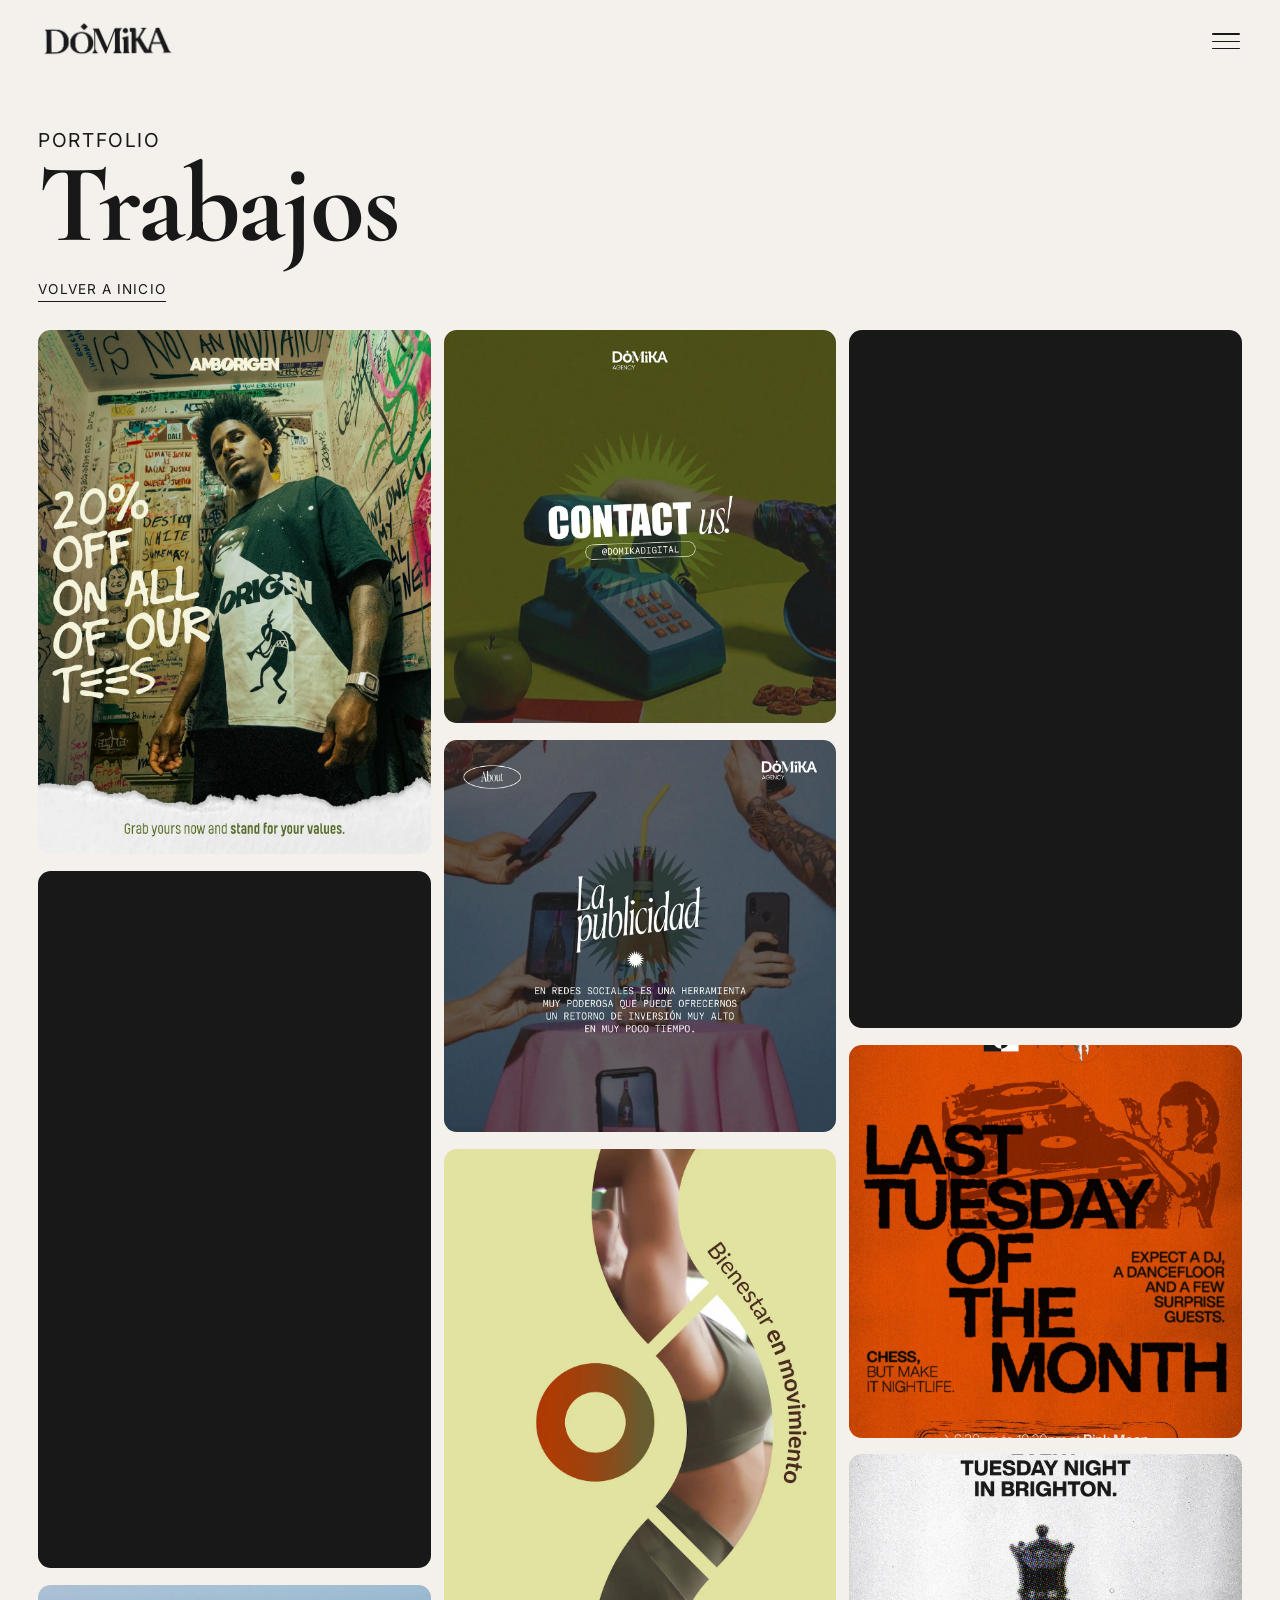
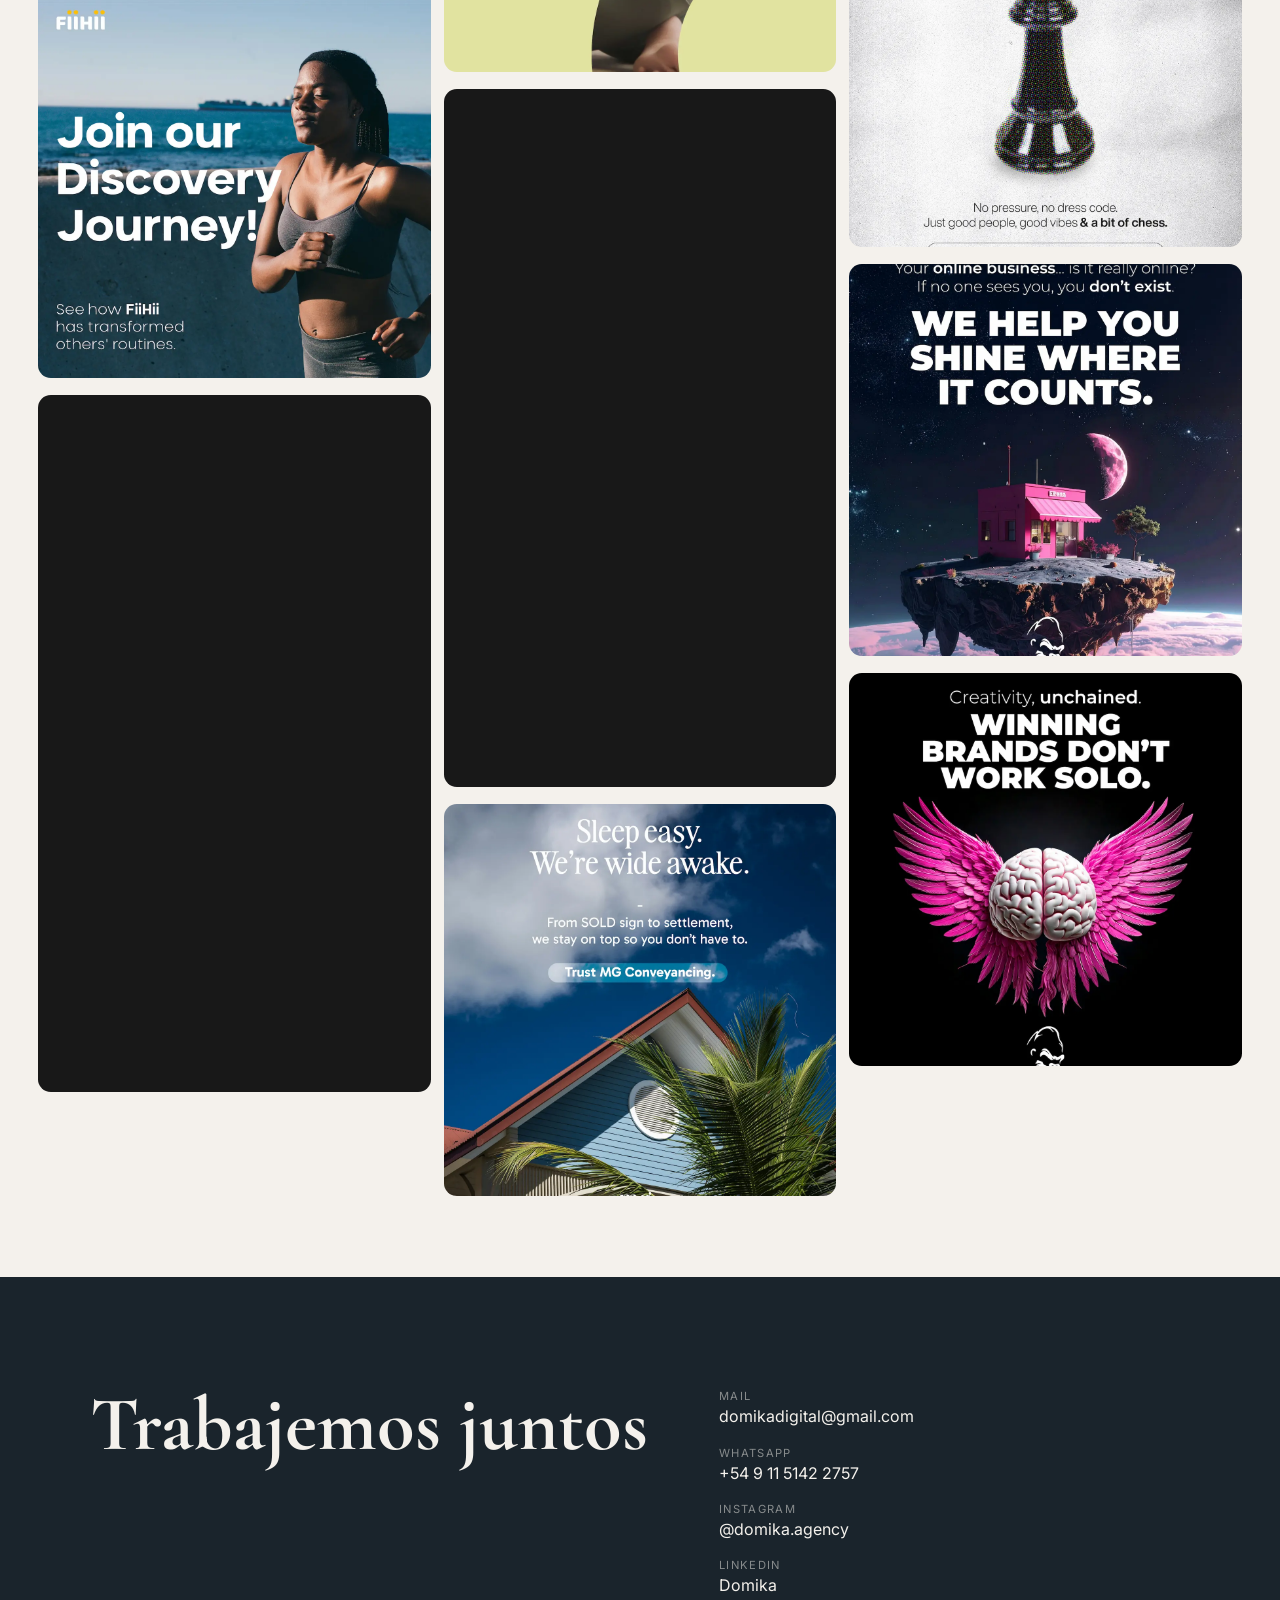
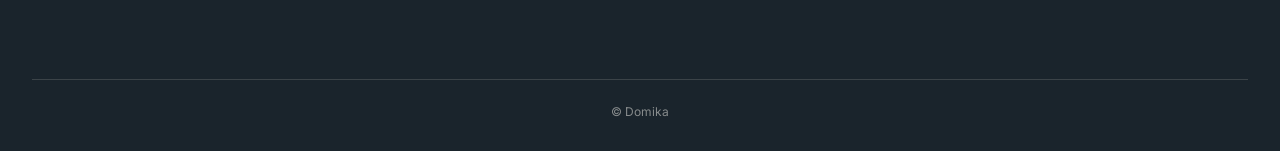
==== trabajos.html @ d75e8f86 "mejore la seccion de trabajos" ====
<!DOCTYPE html>
<html lang="es">

<head>
  <meta charset="UTF-8" />
  <meta name="viewport" content="width=device-width, initial-scale=1.0" />
  <title>Domika — Trabajos</title>
  <link rel="icon" type="image/png" href="assets/img/logo/favicon.webp">

  <!-- CSS -->
  <link rel="stylesheet" href="assets/css/variables.css">
  <link rel="stylesheet" href="assets/css/modal/modal.css">
  <link rel="stylesheet" href="assets/css/layout.css">
  <link rel="stylesheet" href="assets/css/componets.css">
  <link rel="stylesheet" href="assets/css/header/header.css">
  <link rel="stylesheet" href="assets/css/footer/footer.css">
  <link rel="stylesheet" href="assets/css/work/work.css">
  <link rel="stylesheet" href="assets/css/workPage/workpage.css">

  <link href="https://fonts.googleapis.com/css2?family=Cormorant+Garamond:wght@700&display=swap" rel="stylesheet">
  <link href="https://fonts.googleapis.com/css2?family=Inter:wght@300;400;500&display=swap" rel="stylesheet">
</head>

<body>

  <!-- HEADER -->
  <header class="header">
    <nav class="nav">
      <div class="nav-left">
        <a href="index.html#home" aria-label="Ir al inicio">
          <img src="assets/img/logo/logo-4 - Editado.webp" alt="Domika" class="logo-img">
        </a>
      </div>
      <button class="menu-toggle" aria-label="Abrir menú">
        <span class="menu-icon">
          <span class="bar"></span>
          <span class="bar"></span>
          <span class="bar"></span>
        </span>
      </button>
    </nav>
  </header>

  <!-- MODAL FULLSCREEN MENU -->
   <div id="fullscreen-modal" class="fullscreen-modal" aria-hidden="true">
    <button class="close-modal" aria-label="Cerrar menú">×</button>
    <div class="modal-content">
      <nav class="modal-nav">
        <ul>
          <li><a href="#home" class="active">Inicio</a></li>
          <li><a href="#about">Sobre Nosotros</a></li>
          <li><a href="#services">Servicios</a></li>
          <li><a href="#work">Trabajos</a></li>
          <li><a href="#contact">Contacto</a></li>
        </ul>
      </nav>
      <aside class="modal-info">
        <div>
          <h3>Dirección</h3>
          <p>Tucumán, Argentina</p>
        </div>
        <div>
          <h3>Contacto</h3>
          <p>domikadigital@gmail.com<br>+54 9 11 5142 2757</p>
        </div>
        <div>
          <h3>Social</h3>
          <p class="social-modal-links">
            <a href="https://www.instagram.com/domika.agency?igsh=MXM0c3A5OHE2dHlvMQ==" target="_blank"
              aria-label="Instagram" class="social-icon">
              <svg width="24" height="24" viewBox="0 0 24 24" fill="none" xmlns="http://www.w3.org/2000/svg">
                <path
                  d="M12 2.163c3.204 0 3.584.012 4.85.07 3.252.148 4.771 1.691 4.919 4.919.058 1.265.069 1.645.069 4.849 0 3.205-.012 3.584-.069 4.849-.149 3.225-1.664 4.771-4.919 4.919-1.266.058-1.644.07-4.85.07-3.204 0-3.584-.012-4.849-.07-3.26-.149-4.771-1.699-4.919-4.92-.058-1.265-.07-1.644-.07-4.849 0-3.204.013-3.583.07-4.849.149-3.227 1.664-4.771 4.919-4.919 1.266-.057 1.645-.069 4.849-.069zm0-2.163c-3.259 0-3.667.014-4.947.072-4.358.2-6.78 2.618-6.98 6.98-.059 1.281-.073 1.689-.073 4.948 0 3.259.014 3.668.072 4.948.2 4.358 2.618 6.78 6.98 6.98 1.281.058 1.689.072 4.948.072 3.259 0 3.668-.014 4.948-.072 4.354-.2 6.782-2.618 6.979-6.98.059-1.28.073-1.689.073-4.948 0-3.259-.014-3.667-.072-4.947-.196-4.354-2.617-6.78-6.979-6.98-1.281-.059-1.69-.073-4.949-.073zm0 5.838c-3.403 0-6.162 2.759-6.162 6.162s2.759 6.163 6.162 6.163 6.162-2.759 6.162-6.163c0-3.403-2.759-6.162-6.162-6.162zm0 10.162c-2.209 0-4-1.79-4-4 0-2.209 1.791-4 4-4s4 1.791 4 4c0 2.21-1.791 4-4 4zm6.406-11.845c-.796 0-1.441.645-1.441 1.44s.645 1.44 1.441 1.44c.795 0 1.439-.645 1.439-1.44s-.644-1.44-1.439-1.44z"
                  fill="currentColor" />
              </svg>
            </a>
            <a href="https://wa.me/5491151422757" target="_blank" aria-label="WhatsApp" class="social-icon">
              <svg width="24" height="24" viewBox="0 0 24 24" fill="none" xmlns="http://www.w3.org/2000/svg">
                <path
                  d="M17.472 14.382c-.297-.149-1.758-.867-2.03-.967-.273-.099-.471-.148-.67.15-.197.297-.767.966-.94 1.164-.173.199-.347.223-.644.075-.297-.15-1.255-.463-2.39-1.475-.883-.788-1.48-1.761-1.653-2.059-.173-.297-.018-.458.13-.606.134-.133.298-.347.446-.52.149-.174.198-.298.298-.497.099-.198.05-.371-.025-.52-.075-.149-.669-1.612-.916-2.207-.242-.579-.487-.5-.669-.51-.173-.008-.371-.01-.57-.01-.198 0-.52.074-.792.372-.272.297-1.04 1.016-1.04 2.479 0 1.462 1.065 2.875 1.213 3.074.149.198 2.096 3.2 5.077 4.487.709.306 1.262.489 1.694.625.712.227 1.36.195 1.871.118.571-.085 1.758-.719 2.006-1.413.248-.694.248-1.289.173-1.413-.074-.124-.272-.198-.57-.347m-5.421 7.403h-.004a9.87 9.87 0 01-5.031-1.378l-.361-.214-3.741.982.998-3.648-.235-.374a9.86 9.86 0 01-1.51-5.26c.001-5.45 4.436-9.884 9.888-9.884 2.64 0 5.122 1.03 6.988 2.898a9.825 9.825 0 012.893 6.994c-.003 5.45-4.437 9.884-9.885 9.884m8.413-18.297A11.815 11.815 0 0012.05 0C5.495 0 .16 5.335.157 11.892c0 2.096.547 4.142 1.588 5.945L.057 24l6.305-1.654a11.882 11.882 0 005.683 1.448h.005c6.554 0 11.89-5.335 11.893-11.893a11.821 11.821 0 00-3.48-8.413z"
                  fill="currentColor" />
              </svg>
            </a>
            <a href="https://www.linkedin.com/company/domikadigital/" target="_blank" aria-label="LinkedIn"
              class="social-icon">
              <svg width="24" height="24" viewBox="0 0 24 24" fill="none" xmlns="http://www.w3.org/2000/svg">
                <path
                  d="M20.447 20.452h-3.554v-5.569c0-1.328-.027-3.037-1.852-3.037-1.853 0-2.136 1.445-2.136 2.939v5.667H9.351V9h3.414v1.561h.046c.477-.9 1.637-1.85 3.37-1.85 3.601 0 4.267 2.37 4.267 5.455v6.286zM5.337 7.433c-1.144 0-2.063-.926-2.063-2.065 0-1.138.92-2.063 2.063-2.063 1.14 0 2.064.925 2.064 2.063 0 1.139-.925 2.065-2.064 2.065zm1.782 13.019H3.555V9h3.564v11.452zM22.225 0H1.771C.792 0 0 .774 0 1.729v20.542C0 23.227.792 24 1.771 24h20.451C23.2 24 24 23.227 24 22.271V1.729C24 .774 23.2 0 22.222 0h.003z"
                  fill="currentColor" />
              </svg>
            </a>
          </p>
        </div>
      </aside>
    </div>
  </div>

  <main>
    <section class="work-page">
      <div class="work-page-intro">
        <p class="work-page-eyebrow">Portfolio</p>
        <h1>Trabajos</h1>
        <div style="margin-top: 1.25rem;">
          <a class="works-back-link" href="index.html#work">Volver a inicio</a>
        </div>
      </div>

      <div class="work-page-grid">

        <article class="work-item work-item--tall">
          <div class="work-media">
            <img src="assets/img/works/AMBORIGEN2-10.webp" alt="Amborigen">
          </div>
          <div class="work-title">Amborigen</div>
        </article>

        <article class="work-item work-item--video">
          <div class="work-media">
            <video data-lazy-video autoplay muted loop playsinline preload="none">
              <source data-src="assets/videos/works/Falci-balance.mp4" type="video/mp4">
            </video>
          </div>
          <div class="work-title">Falci</div>
        </article>

        <article class="work-item">
          <div class="work-media">
            <img src="assets/img/works/FIIHII-37.webp" alt="Fiihii">
          </div>
          <div class="work-title">Fiihii</div>
        </article>

        <article class="work-item work-item--video">
          <div class="work-media">
            <video data-lazy-video autoplay muted loop playsinline preload="none">
              <source data-src="assets/videos/works/hero-balance-2.mp4" type="video/mp4">
            </video>
          </div>
          <div class="work-title">Andaremos</div>
        </article>

        <article class="work-item">
          <div class="work-media">
            <img src="assets/img/works/PLACAS-10.webp" alt="Placas">
          </div>
        </article>

        <article class="work-item">
          <div class="work-media">
            <img src="assets/img/works/PLACAS-09 (1).webp" alt="Placas">
          </div>
        </article>

        <article class="work-item work-item--tall">
          <div class="work-media">
            <img src="assets/img/works/POSTS-03.webp" alt="Posts">
          </div>
        </article>

        <article class="work-item work-item--video">
          <div class="work-media">
            <video data-lazy-video autoplay muted loop playsinline preload="none">
              <source data-src="assets/videos/works/_ vivis al palo_ - alpalo .mp4" type="video/mp4">
            </video>
          </div>
          <div class="work-title">Al palo</div>
        </article>

        <article class="work-item">
          <div class="work-media">
            <img src="assets/img/works/SEPTEMBER-38 - copia.webp" alt="Editorial">
          </div>
        </article>

        <article class="work-item work-item--video">
          <div class="work-media">
            <video data-lazy-video autoplay muted loop playsinline preload="none">
              <source data-src="assets/videos/works/Tratamiento Despigmentante-balance  - Clinic.mp4" type="video/mp4">
            </video>
          </div>
          <div class="work-title">Clinic</div>
        </article>

        <article class="work-item">
          <div class="work-media">
            <img src="assets/img/works/POSTS MAY-11.webp" alt="Posts May">
          </div>
        </article>

        <article class="work-item">
          <div class="work-media">
            <img src="assets/img/works/POSTS MAYy-10.webp" alt="Posts May">
          </div>
        </article>

        <article class="work-item">
          <div class="work-media">
            <img src="assets/img/works/WhatsApp Image 2025-04-25 at 21.26.49 (4).webp" alt="Proyecto">
          </div>
        </article>

        <article class="work-item">
          <div class="work-media">
            <img src="assets/img/works/WhatsApp Image 2025-04-28 at 15.22.24.webp" alt="Proyecto">
          </div>
        </article>
      </div>
    </section>
  </main>

  <!-- FOOTER -->
  <footer class="footer" id="contact">
    <div class="footer-inner">
      <div class="footer-cta">
        <h2>Trabajemos juntos</h2>
      </div>
      <div class="footer-contact">
        <ul>
          <li>
            <span>Mail</span>
            <a href="mailto:domikadigital@gmail.com">domikadigital@gmail.com</a>
          </li>
          <li>
            <span>WhatsApp</span>
            <a href="https://wa.me/5491151422757" target="_blank">+54 9 11 5142 2757</a>
          </li>
          <li>
            <span>Instagram</span>
            <a href="https://www.instagram.com/domika.agency?igsh=MXM0c3A5OHE2dHlvMQ==" target="_blank">@domika.agency</a>
          </li>
          <li>
            <span>LinkedIn</span>
            <a href="https://www.linkedin.com/company/domikadigital/" target="_blank">Domika</a>
          </li>
        </ul>
      </div>
    </div>
    <div class="footer-bottom">
      <p>© Domika</p>
    </div>
  </footer>

  <script src="assets/js/main.js"></script>
</body>

</html>
---- assets/css/variables.css ----
:root {
  /* ===============================
     DOMIKA — COLORES
  =============================== */

  --domika-cream: #F2EDE6;
  --domika-black: #181818;
  --domika-brown: #8B5C43;
  --domika-red: #C13A38;
  --domika-pink: #F9DCE1;
  --domika-blue: #8CAAB5;
  --domika-green: #A2B7A0;
  --domika-darkgreen: #18322B;
  --domika-orange: #E95B1C;
  --domika-yellow: #F7E16B;

  /* ===============================
     DOMIKA — TIPOGRAFÍAS
  =============================== */

  --font-title: 'Cormorant Garamond', serif;
  --font-body: 'Inter', system-ui, -apple-system, Segoe UI, Roboto, Helvetica, Arial, sans-serif;
  --font-title-alt: 'the nautical';

  /* ===============================
     DOMIKA — ESCALA TIPOGRÁFICA
  =============================== */

  --fs-hero: clamp(3.8rem, 9vw, 8rem);
  --fs-section: clamp(2.6rem, 6vw, 4.2rem);
  --fs-subtitle: 1.4rem;
  --fs-body: 1.15rem;
  --fs-small: 0.85rem;

  --lh-tight: 1.05;
  --lh-normal: 1.6;
  --lh-relaxed: 1.75;
}
---- assets/css/modal/modal.css ----
.fullscreen-modal {
  position: fixed;
  top: 0;
  left: 0;
  width: 100vw;
  height: 100vh;
  background: rgba(20, 20, 20, 0.98);
  display: flex;
  flex-direction: row;
  z-index: 1000;
  opacity: 0;
  pointer-events: none;
  transition: opacity 0.3s ease;
}

* {
  margin: 0;
  padding: 0;
  box-sizing: border-box;
}

body {
  font-family: var(--font-body);
  background-color: var(--bg-dark);
  color: var(--text-light);
}

.social-modal-links .social-icon {
  text-decoration: none;
}

/*a {
  text-decoration: none;
  color: inherit;
}*/

/*.header {
  position: fixed;
  top: 0;
  width: 100%;
  background: rgba(242,237,230,0.85);[
  
  backdrop-filter: blur(8px);
  box-shadow: 0 2px 16px 0 rgba(24,24,24,0.07);
  z-index: 100;
  transition: background 0.3s, box-shadow 0.3s;
}
*/

.header.scrolled {
  background: rgba(242,237,230,0.97);
  box-shadow: 0 4px 24px 0 rgba(24,24,24,0.13);
}

.fullscreen-modal.active {
  opacity: 1;
  pointer-events: auto;
}
.fullscreen-modal .close-modal {
  position: absolute;
  top: 2rem;
  right: 2rem;
  background: none;
  border: none;
  font-size: 2.5rem;
  color: #fff;
  cursor: pointer;
  z-index: 1100;
}
.fullscreen-modal .modal-content {
  display: flex;
  flex: 1 1 0;
  height: 100vh;
}
.fullscreen-modal .modal-nav {
  flex: 3;
  display: flex;
  flex-direction: column;
  justify-content: flex-end;
  align-items: flex-start;
  padding-left: 3vw;
  padding-bottom: 3vw;
}
.fullscreen-modal .modal-nav ul {
  list-style: none;
  padding: 0;
  margin: 0;
  display: flex;
  flex-direction: column;
  gap: 2.5rem;
  align-items: flex-start;
}
.fullscreen-modal .modal-nav a {
  color: #fff;
  font-size: 2.7rem;
  font-weight: 700;
  text-transform: uppercase;
  letter-spacing: 0.05em;
  transition: color 0.2s;
  line-height: 1.1;
  font-family: var(--font-title);
}
.fullscreen-modal .modal-nav a.active,
.fullscreen-modal .modal-nav a:hover {
  color: var(--primary, #ff3c00);
}
.fullscreen-modal .modal-info {
  flex: 1;
  display: flex;
  flex-direction: column;
  justify-content: flex-end;
  align-items: flex-start;
  padding-left: 3vw;
  color: #fff;
  gap: 2.5rem;
  padding-bottom: 3vw;
}

/* Variante usada en trabajos.html */
.fullscreen-modal .modal-aside {
  flex: 1;
  display: flex;
  flex-direction: column;
  justify-content: flex-end;
  align-items: flex-start;
  padding-left: 3vw;
  color: #fff;
  gap: 2.5rem;
  padding-bottom: 3vw;
}

.fullscreen-modal .modal-aside h3 {
  font-size: 1.2rem;
  font-weight: 700;
  margin-bottom: 0.5rem;
  text-transform: uppercase;
  letter-spacing: 0.05em;
}

.fullscreen-modal .modal-aside p {
  font-size: 1.1rem;
  margin: 0;
  opacity: 0.85;
}

.fullscreen-modal .modal-aside a {
  color: #fff;
  font-size: inherit;
  margin-right: 0;
  vertical-align: baseline;
  transition: color 0.2s;
  text-decoration: none;
}

.fullscreen-modal .modal-aside a:hover {
  color: var(--primary, #ff3c00);
}
.fullscreen-modal .modal-info h3 {
  font-size: 1.2rem;
  font-weight: 700;
  margin-bottom: 0.5rem;
  text-transform: uppercase;
  letter-spacing: 0.05em;
}
.fullscreen-modal .modal-info p {
  font-size: 1.1rem;
  margin: 0;
  opacity: 0.85;
}
.fullscreen-modal .modal-info a {
  color: #fff;
  font-size: 2rem;
  margin-right: 1rem;
  vertical-align: middle;
  transition: color 0.2s;
}
.fullscreen-modal .modal-info a:hover {
  color: var(--primary, #ff3c00);
}
@media (max-width: 900px) {
  .fullscreen-modal .modal-content {
    flex-direction: column;
  }
  .fullscreen-modal .modal-nav,
  .fullscreen-modal .modal-info,
  .fullscreen-modal .modal-aside {
    align-items: center;
    padding-left: 0;
    text-align: center;
  }
  .fullscreen-modal .modal-nav ul {
    align-items: center;
  }
}


@media (max-width: 600px) {
  .nav-links {
    display: none;
  }

.fullscreen-modal .modal-nav a {
  font-size: 1.5rem ;
}

.modal-nav {
  padding-bottom: 30px !important;

}

.modal-info {
  gap: 2rem;
}

.modal-aside {
  gap: 2rem;
}
  
}
---- assets/css/layout.css ----
html, body {
  overflow-x: hidden;
  width: 100%;
  margin: 0;
  padding: 0;
}

section {
  max-width: var(--max-width);
  margin-left: auto;
  margin-right: auto;
}

section.hero {
  max-width: 100vw;
  box-sizing: border-box;
  width: 100vw;
  margin-left: calc(-1 * ((100vw - 100%) / 2));
  margin-right: calc(-1 * ((100vw - 100%) / 2));
  padding-left: 0;
  padding-right: 0;
  overflow-x: hidden;
}
---- assets/css/componets.css ----
/*.work-grid {
  display: grid;
  grid-template-columns: repeat(auto-fill, minmax(280px, 1fr));
  gap: 1rem;
}

.work-grid video,
.work-grid img {
  width: 100%;
  height: 100%;
  object-fit: cover;
}
*/

.nav-links {
  display: flex;
  gap: 2rem;
  list-style: none;
}

.nav-links a {
  font-size: 0.9rem;
  letter-spacing: 0.05em;
  text-transform: uppercase;
  opacity: 0.85;
  transition: opacity 0.2s ease;
}

.nav-links a:hover {
  opacity: 1;
}
---- assets/css/header/header.css ----
.header {
  position: fixed;
  top: 0;
  width: 100%;
  background-color: var(--bg-dark);
  z-index: 100;
}

.nav {
  max-width: var(--max-width);
  margin: auto;
  padding: 1.2rem 2rem;
  display: flex;
  align-items: center;
  justify-content: space-between;
}

.logo-img{
  width: 150px;
}

.menu-toggle {
  border: none;
  background: none;
  padding: 0.5rem;
  cursor: pointer;
  display: flex;
  flex-direction: column;
  justify-content: center;
  align-items: center;
  z-index: 1101;
  width: 44px;
  height: 44px;
}
.menu-icon {
  display: flex;
  flex-direction: column;
  justify-content: center;
  align-items: center;
  width: 28px;
  height: 22px;
}
.menu-icon .bar {
  display: block;
  width: 100%;
  height: 3.5px;
  background: #181818;
  border-radius: 2px;
  margin: 3px 0;
  transition: all 0.3s cubic-bezier(.4,2,.6,1);
}

@media (max-width: 600px) {
  .nav {
    padding: 10px !important;
  }
  .header {
    width: 100vw;
    left: 0;
    right: 0;
    overflow-x: hidden;
  }
 
}
---- assets/css/footer/footer.css ----
/* ===============================
   FOOTER — CONTACTO / CIERRE
=============================== */

.footer {
  background: #1A242C;
  color: #F4F1EC;
  padding: 7rem 2rem 2rem;
}

.footer-inner {
  max-width: 1100px;
  margin: 0 auto 4rem;
  display: grid;
  grid-template-columns: 1.2fr 1fr;
  gap: 4rem;
}

/* CTA */

.footer-cta h2 {
  font-family: var(--font-title);
  font-size: clamp(3rem, 6vw, 4.8rem);
  line-height: 0.95;
  margin-bottom: 1.5rem;
}

.footer-cta p {
  font-family: var(--font-body);
  font-size: 1rem;
  max-width: 420px;
  color: rgba(244,241,236,0.7);
}

/* Contact list */

.footer-contact ul {
  list-style: none;
  padding: 0;
  margin: 0;
}

.footer-contact li {
  margin-bottom: 1.2rem;
}

.footer-contact span {
  display: block;
  font-size: 0.7rem;
  letter-spacing: 0.12em;
  text-transform: uppercase;
  color: rgba(244,241,236,0.5);
  margin-bottom: 0.2rem;
}

.footer-contact a {
  font-family: var(--font-body);
  font-size: 1rem;
  color: #F4F1EC;
  text-decoration: none;
}

.footer-contact a:hover {
  opacity: 0.7;
}

/* Bottom */

.footer-bottom {
  border-top: 1px solid rgba(244,241,236,0.15);
  padding-top: 1.5rem;
  text-align: center;
  font-size: 0.75rem;
  color: rgba(244,241,236,0.5);
}

@media (max-width: 900px) {
  .footer-inner {
    grid-template-columns: 1fr;
    gap: 3rem;
  }
}

@media (max-width: 600px) {
  .footer-cta h2 {
    font-size: clamp(2.2rem, 8vw, 3.2rem);
  }
  .footer-cta p {
    font-size: 0.95rem;
  }

  .footer {
    padding: 4rem 1.25rem 2rem; /* Reducir padding superior y lateral */
  }

  .footer-inner {
    display: flex;       /* Cambiar grid por flex column */
    flex-direction: column;
    gap: 2.25rem;
    text-align: left;
  }

  .footer-contact li {
    margin-bottom: 0.9rem;
  }

  .footer-contact span {
    font-size: 0.65rem;
    margin-bottom: 0.15rem;
  }

  .footer-contact a {
    font-size: 0.95rem;
    line-height: 1.25;
    word-break: break-word;
  }

  .footer-bottom {
    font-size: 0.75rem;
    line-height: 1.3;
  }
}
---- assets/css/work/work.css ----
/* ===============================
   WORK — HOME GRID + CTA
=============================== */

.work {
  padding: 4rem 2rem;
  background: #f4f1ec;
}

.work-header {
  width: 100%;
  margin-bottom: 3rem;
}

.work-header h2 {
  font-family: var(--font-title);
  font-size: clamp(4rem, 9vw, 7rem);
  line-height: 0.95;
  letter-spacing: -0.02em;
  margin: 0;
  color: var(--domika-black);
  max-width: 2100px;
}

.work-grid {
  max-width: 2100px;
  margin: 0 auto;
  display: grid;
  grid-template-columns: repeat(3, minmax(0, 1fr));
  gap: 0.8rem;
}

@media (min-width: 901px) {
  .work-grid {
    grid-template-rows: repeat(2, minmax(0, 1fr));
    aspect-ratio: 3 / 1.8;
  }

  .work-grid .work-item {
    height: 100%;
  }

  .work-grid .work-media {
    height: 100%;
    aspect-ratio: auto;
  }

  .work-grid .work-item--stack-top {
    grid-column: 1;
    grid-row: 1;
  }

  .work-grid .work-item--stack-bottom {
    grid-column: 1;
    grid-row: 2;
  }

  .work-grid .work-item--tall-left {
    grid-column: 2;
    grid-row: 1 / span 2;
  }

  .work-grid .work-item--tall-right {
    grid-column: 3;
    grid-row: 1 / span 2;
  }
}

.work-item {
  position: relative;
  border-radius: 0.8rem;
  overflow: hidden;
}

.work-media {
  position: relative;
  overflow: hidden;
  aspect-ratio: 1 / 1;
}

.work-item.vertical .work-media {
  aspect-ratio: 3 / 4;
}

.work-item.square .work-media {
  aspect-ratio: 1 / 1;

}

.work-item img,
.work-item video {
  width: 100%;
  height: 100%;
  display: block;
  object-fit: cover;
  transition: transform 0.35s ease, filter 0.35s ease;
}





.work-item:hover img,
.work-item:hover video {
  transform: scale(1.06);
  filter: blur(2px) brightness(0.75);
}

.work-item--stack-bottom:hover img {
  transform: none;
}

.work-title {
  position: absolute;
  inset: 0;
  display: flex;
  align-items: center;
  justify-content: center;
  font-family: var(--font-title);
  font-size: 1.6rem;
  letter-spacing: 0.06em;
  color: #fff;
  opacity: 0;
  pointer-events: none;
  transition: opacity 0.35s ease;
  background: rgba(0, 0, 0, 0.15);
}

.work-item:hover .work-title {
  opacity: 1;
}

.work-actions {
  max-width: 1100px;
  margin: 2rem auto 0;
  display: flex;
  justify-content: center;
}

.work-cta {
  display: inline-flex;
  align-items: center;
  justify-content: center;
  padding: 0.9rem 1.4rem;
  border-radius: 999px;
  border: 1px solid var(--domika-black);
  color: var(--domika-black);
  background: transparent;
  text-decoration: none;
  font-family: var(--font-body);
  text-transform: uppercase;
  letter-spacing: 0.08em;
  font-size: 0.85rem;
  transition: background 0.2s ease, color 0.2s ease;
}

.work-cta:hover {
  background: var(--domika-black);
  color: #fff;
}

@media (max-width: 900px) {
  .work-grid {
    grid-template-columns: repeat(2, minmax(0, 1fr));
  }
}

@media (max-width: 560px) {
  .work {
    padding: 3.5rem 1rem;
  }

  .work-grid {
    grid-template-columns: 1fr;
  }

  .work-title {
    font-size: 3rem;
  }
}
---- assets/css/workPage/workpage.css ----
.work-page {
  background: #f4f1ec;
  min-height: 100vh;
  max-width: none;
  padding: 8rem clamp(1rem, 3vw, 3rem) 4rem;
}

.work-page-intro {
  max-width: 1000px;
  margin: 0 0px 2rem;
  color: var(--domika-black);
}

.work-page-eyebrow {
  text-transform: uppercase;
  letter-spacing: 0.08em;
  margin: 0 0 0.6rem;
  font-family: var(--font-body);
}

.work-page-intro h1 {
   font-family: var(--font-title);
  font-size: clamp(4rem, 9vw, 7rem);
  line-height: 0.95;
  letter-spacing: -0.02em;
  margin: 0;
  color: var(--domika-black);
  max-width: 2100px;
}

.work-page-intro p {
  margin: 0;
  font-family: var(--font-body);
  font-size: clamp(1rem, 2vw, 1.2rem);
}

.work-page-grid {
  max-width: none;
  margin: 0 auto;
  column-count: 3;
  column-gap: 0.8rem;
}

.work-item--wide {
  break-inside: avoid;
}

.work-page-grid .work-item {
  display: inline-block;
  width: 100%;
  margin: 0 0 0.8rem;
  break-inside: avoid;
}

.work-item--wide .work-media {
  aspect-ratio: 16 / 9;
}

.work-item--tall .work-media {
  aspect-ratio: 3 / 4;
}

/* Videos más verticales y sin recorte */
.work-item--video .work-media {
  aspect-ratio: 9 / 16;
  background: var(--domika-black);
}

.work-item--video video {
  object-fit: contain;
}

.work-item--video:hover video {
  transform: none;
}

@media (min-width: 1400px) {
  .work-page-grid {
    column-count: 4;
  }
}

.works-back-link {
  color: var(--domika-black);
  text-transform: uppercase;
  text-decoration: none;
  font-family: var(--font-body);
  letter-spacing: 0.08em;
  font-size: 0.85rem;
  border-bottom: 1px solid var(--domika-black);
  padding-bottom: 0.2rem;
}

@media (max-width: 900px) {
  .work-page {
    padding: 7rem 1rem 3rem;
  }

  .work-page-grid {
    column-count: 2;
  }
}

@media (max-width: 560px) {
  .work-page-grid {
    column-count: 1;
  }
}

@media (max-width: 1200px) {
  .work-page-grid {
    column-count: 2;
  }
}
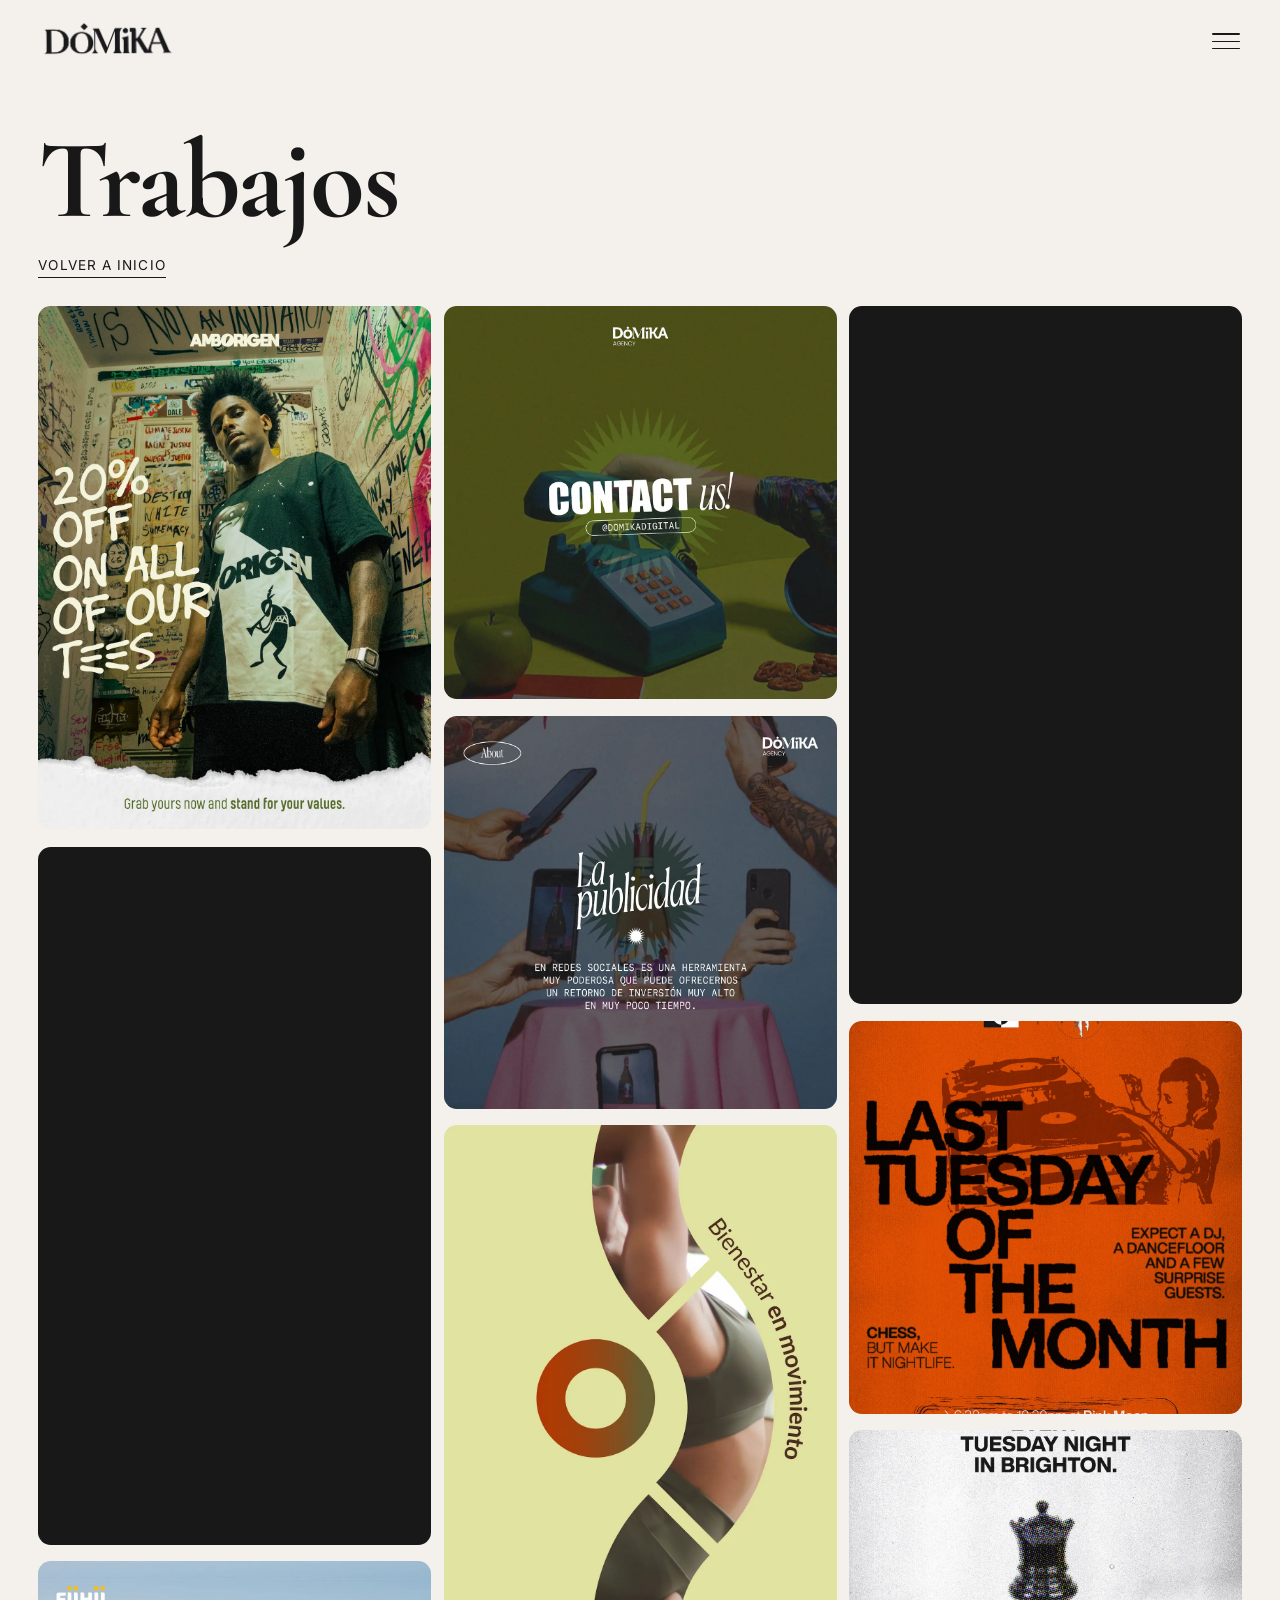
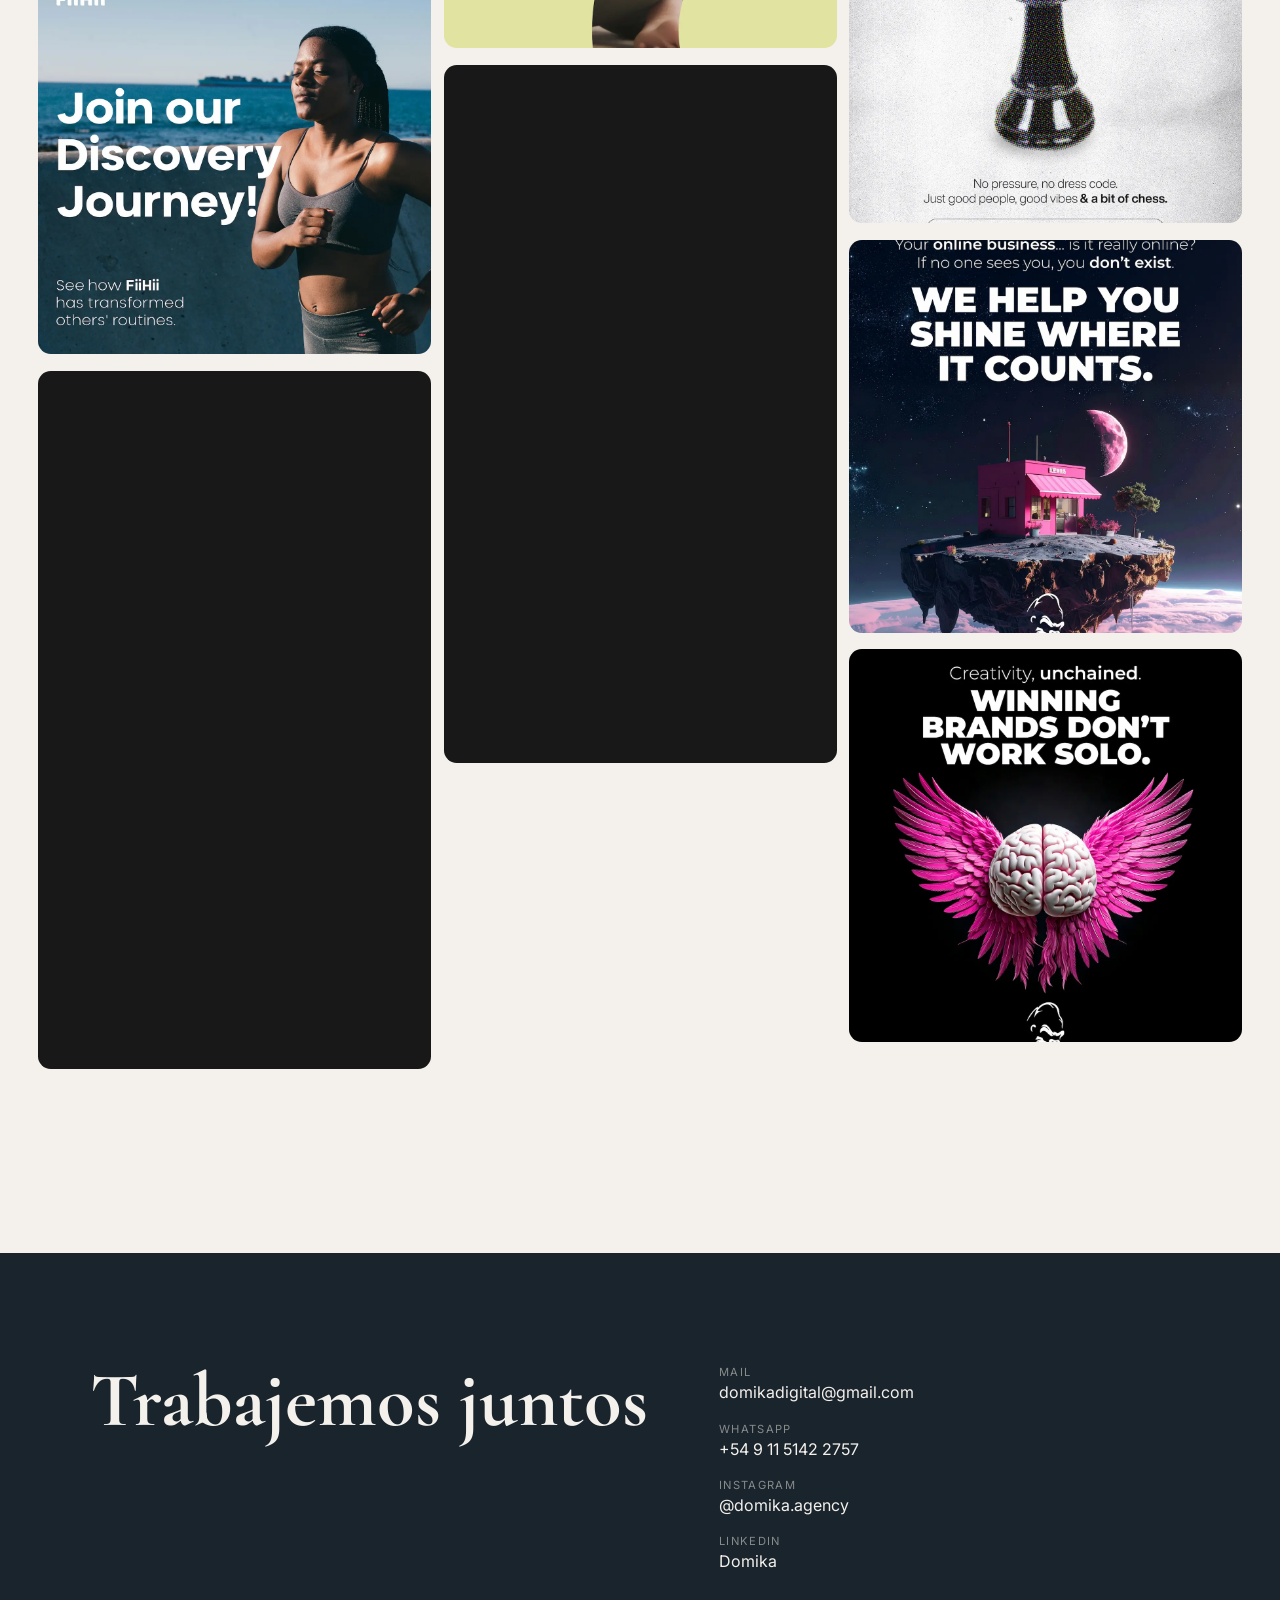
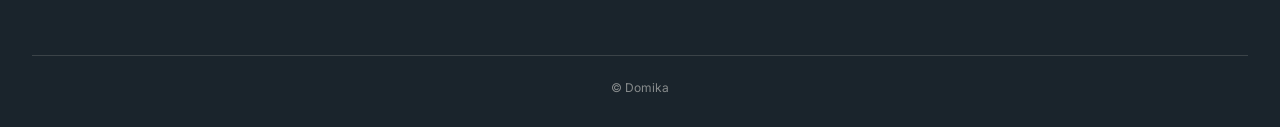
==== commit e55c1332: "optimizando imagenes y viddeos" ====
--- a/trabajos.html
+++ b/trabajos.html
@@ -6,16 +6,18 @@
   <meta name="viewport" content="width=device-width, initial-scale=1.0" />
   <title>Domika — Trabajos</title>
   <link rel="icon" type="image/png" href="assets/img/logo/favicon.webp">
+  <link rel="preconnect" href="https://fonts.googleapis.com">
+  <link rel="preconnect" href="https://fonts.gstatic.com" crossorigin>
 
   <!-- CSS -->
-  <link rel="stylesheet" href="assets/css/variables.css">
-  <link rel="stylesheet" href="assets/css/modal/modal.css">
-  <link rel="stylesheet" href="assets/css/layout.css">
-  <link rel="stylesheet" href="assets/css/componets.css">
-  <link rel="stylesheet" href="assets/css/header/header.css">
-  <link rel="stylesheet" href="assets/css/footer/footer.css">
-  <link rel="stylesheet" href="assets/css/work/work.css">
-  <link rel="stylesheet" href="assets/css/workPage/workpage.css">
+  <link rel="stylesheet" href="assets/css/variables.css?v=20260210">
+  <link rel="stylesheet" href="assets/css/modal/modal.css?v=20260210">
+  <link rel="stylesheet" href="assets/css/layout.css?v=20260210">
+  <link rel="stylesheet" href="assets/css/componets.css?v=20260210">
+  <link rel="stylesheet" href="assets/css/header/header.css?v=20260210">
+  <link rel="stylesheet" href="assets/css/footer/footer.css?v=20260210">
+  <link rel="stylesheet" href="assets/css/work/work.css?v=20260210">
+  <link rel="stylesheet" href="assets/css/workPage/workpage.css?v=20260210">
 
   <link href="https://fonts.googleapis.com/css2?family=Cormorant+Garamond:wght@700&display=swap" rel="stylesheet">
   <link href="https://fonts.googleapis.com/css2?family=Inter:wght@300;400;500&display=swap" rel="stylesheet">
@@ -28,7 +30,7 @@
     <nav class="nav">
       <div class="nav-left">
         <a href="index.html#home" aria-label="Ir al inicio">
-          <img src="assets/img/logo/logo-4 - Editado.webp" alt="Domika" class="logo-img">
+          <img src="assets/img/logo/logo-4 - Editado.webp" alt="Domika" class="logo-img" decoding="async">
         </a>
       </div>
       <button class="menu-toggle" aria-label="Abrir menú">
@@ -98,7 +100,7 @@
   <main>
     <section class="work-page">
       <div class="work-page-intro">
-        <p class="work-page-eyebrow">Portfolio</p>
+        
         <h1>Trabajos</h1>
         <div style="margin-top: 1.25rem;">
           <a class="works-back-link" href="index.html#work">Volver a inicio</a>
@@ -109,7 +111,7 @@
 
         <article class="work-item work-item--tall">
           <div class="work-media">
-            <img src="assets/img/works/AMBORIGEN2-10.webp" alt="Amborigen">
+            <img src="assets/img/works/AMBORIGEN2-10.webp" alt="Amborigen" decoding="async">
           </div>
           <div class="work-title">Amborigen</div>
         </article>
@@ -125,7 +127,7 @@
 
         <article class="work-item">
           <div class="work-media">
-            <img src="assets/img/works/FIIHII-37.webp" alt="Fiihii">
+            <img src="assets/img/works/FIIHII-37.webp" alt="Fiihii" loading="lazy" decoding="async">
           </div>
           <div class="work-title">Fiihii</div>
         </article>
@@ -141,19 +143,19 @@
 
         <article class="work-item">
           <div class="work-media">
-            <img src="assets/img/works/PLACAS-10.webp" alt="Placas">
-          </div>
-        </article>
-
-        <article class="work-item">
-          <div class="work-media">
-            <img src="assets/img/works/PLACAS-09 (1).webp" alt="Placas">
+            <img src="assets/img/works/PLACAS-10.webp" alt="Placas" loading="lazy" decoding="async">
+          </div>
+        </article>
+
+        <article class="work-item">
+          <div class="work-media">
+            <img src="assets/img/works/PLACAS-09 (1).webp" alt="Placas" loading="lazy" decoding="async">
           </div>
         </article>
 
         <article class="work-item work-item--tall">
           <div class="work-media">
-            <img src="assets/img/works/POSTS-03.webp" alt="Posts">
+            <img src="assets/img/works/POSTS-03.webp" alt="Posts" loading="lazy" decoding="async">
           </div>
         </article>
 
@@ -168,7 +170,7 @@
 
         <article class="work-item">
           <div class="work-media">
-            <img src="assets/img/works/SEPTEMBER-38 - copia.webp" alt="Editorial">
+            <img src="assets/img/works/SEPTEMBER-38 - copia.webp" alt="Editorial" loading="lazy" decoding="async">
           </div>
         </article>
 
@@ -183,25 +185,27 @@
 
         <article class="work-item">
           <div class="work-media">
-            <img src="assets/img/works/POSTS MAY-11.webp" alt="Posts May">
-          </div>
-        </article>
-
-        <article class="work-item">
-          <div class="work-media">
-            <img src="assets/img/works/POSTS MAYy-10.webp" alt="Posts May">
-          </div>
-        </article>
-
-        <article class="work-item">
-          <div class="work-media">
-            <img src="assets/img/works/WhatsApp Image 2025-04-25 at 21.26.49 (4).webp" alt="Proyecto">
-          </div>
-        </article>
-
-        <article class="work-item">
-          <div class="work-media">
-            <img src="assets/img/works/WhatsApp Image 2025-04-28 at 15.22.24.webp" alt="Proyecto">
+            <img src="assets/img/works/POSTS MAY-11.webp" alt="Posts May" loading="lazy" decoding="async">
+          </div>
+        </article>
+
+        <article class="work-item">
+          <div class="work-media">
+            <img src="assets/img/works/POSTS MAYy-10.webp" alt="Posts May" loading="lazy" decoding="async">
+          </div>
+        </article>
+
+        <article class="work-item">
+          <div class="work-media">
+            <img src="assets/img/works/WhatsApp Image 2025-04-25 at 21.26.49 (4).webp" alt="Proyecto"
+              loading="lazy" decoding="async">
+          </div>
+        </article>
+
+        <article class="work-item">
+          <div class="work-media">
+            <img src="assets/img/works/WhatsApp Image 2025-04-28 at 15.22.24.webp" alt="Proyecto"
+              loading="lazy" decoding="async">
           </div>
         </article>
       </div>
@@ -240,8 +244,7 @@
     </div>
   </footer>
 
-  <script src="assets/js/main.js"></script>
+  <script src="assets/js/main.js?v=20260210"></script>
 </body>
 
 </html>
-
--- a/assets/css/work/work.css
+++ b/assets/css/work/work.css
@@ -19,11 +19,11 @@
   letter-spacing: -0.02em;
   margin: 0;
   color: var(--domika-black);
-  max-width: 2100px;
+  max-width: 1050px;
 }
 
 .work-grid {
-  max-width: 2100px;
+  max-width: 1050px;
   margin: 0 auto;
   display: grid;
   grid-template-columns: repeat(3, minmax(0, 1fr));
@@ -84,7 +84,6 @@
 
 .work-item.square .work-media {
   aspect-ratio: 1 / 1;
-
 }
 
 .work-item img,
@@ -104,10 +103,6 @@
 .work-item:hover video {
   transform: scale(1.06);
   filter: blur(2px) brightness(0.75);
-}
-
-.work-item--stack-bottom:hover img {
-  transform: none;
 }
 
 .work-title {
@@ -131,7 +126,7 @@
 }
 
 .work-actions {
-  max-width: 1100px;
+  max-width: 1050px;
   margin: 2rem auto 0;
   display: flex;
   justify-content: center;
@@ -143,20 +138,22 @@
   justify-content: center;
   padding: 0.9rem 1.4rem;
   border-radius: 999px;
-  border: 1px solid var(--domika-black);
-  color: var(--domika-black);
-  background: transparent;
+  border: 1px solid var(--domika-red);
+  color: #fff;
+  background: var(--domika-red);
   text-decoration: none;
   font-family: var(--font-body);
   text-transform: uppercase;
   letter-spacing: 0.08em;
   font-size: 0.85rem;
-  transition: background 0.2s ease, color 0.2s ease;
+  transition: background 0.2s ease, color 0.2s ease, border-color 0.2s ease, transform 0.2s ease;
+  box-shadow: 0 10px 24px rgba(193, 58, 56, 0.2);
 }
 
 .work-cta:hover {
-  background: var(--domika-black);
-  color: #fff;
+  background: transparent;
+  color: var(--domika-red);
+  transform: translateY(-1px);
 }
 
 @media (max-width: 900px) {
--- a/assets/css/workPage/workpage.css
+++ b/assets/css/workPage/workpage.css
@@ -50,6 +50,8 @@
   width: 100%;
   margin: 0 0 0.8rem;
   break-inside: avoid;
+  content-visibility: auto;
+  contain-intrinsic-size: 320px 240px;
 }
 
 .work-item--wide .work-media {
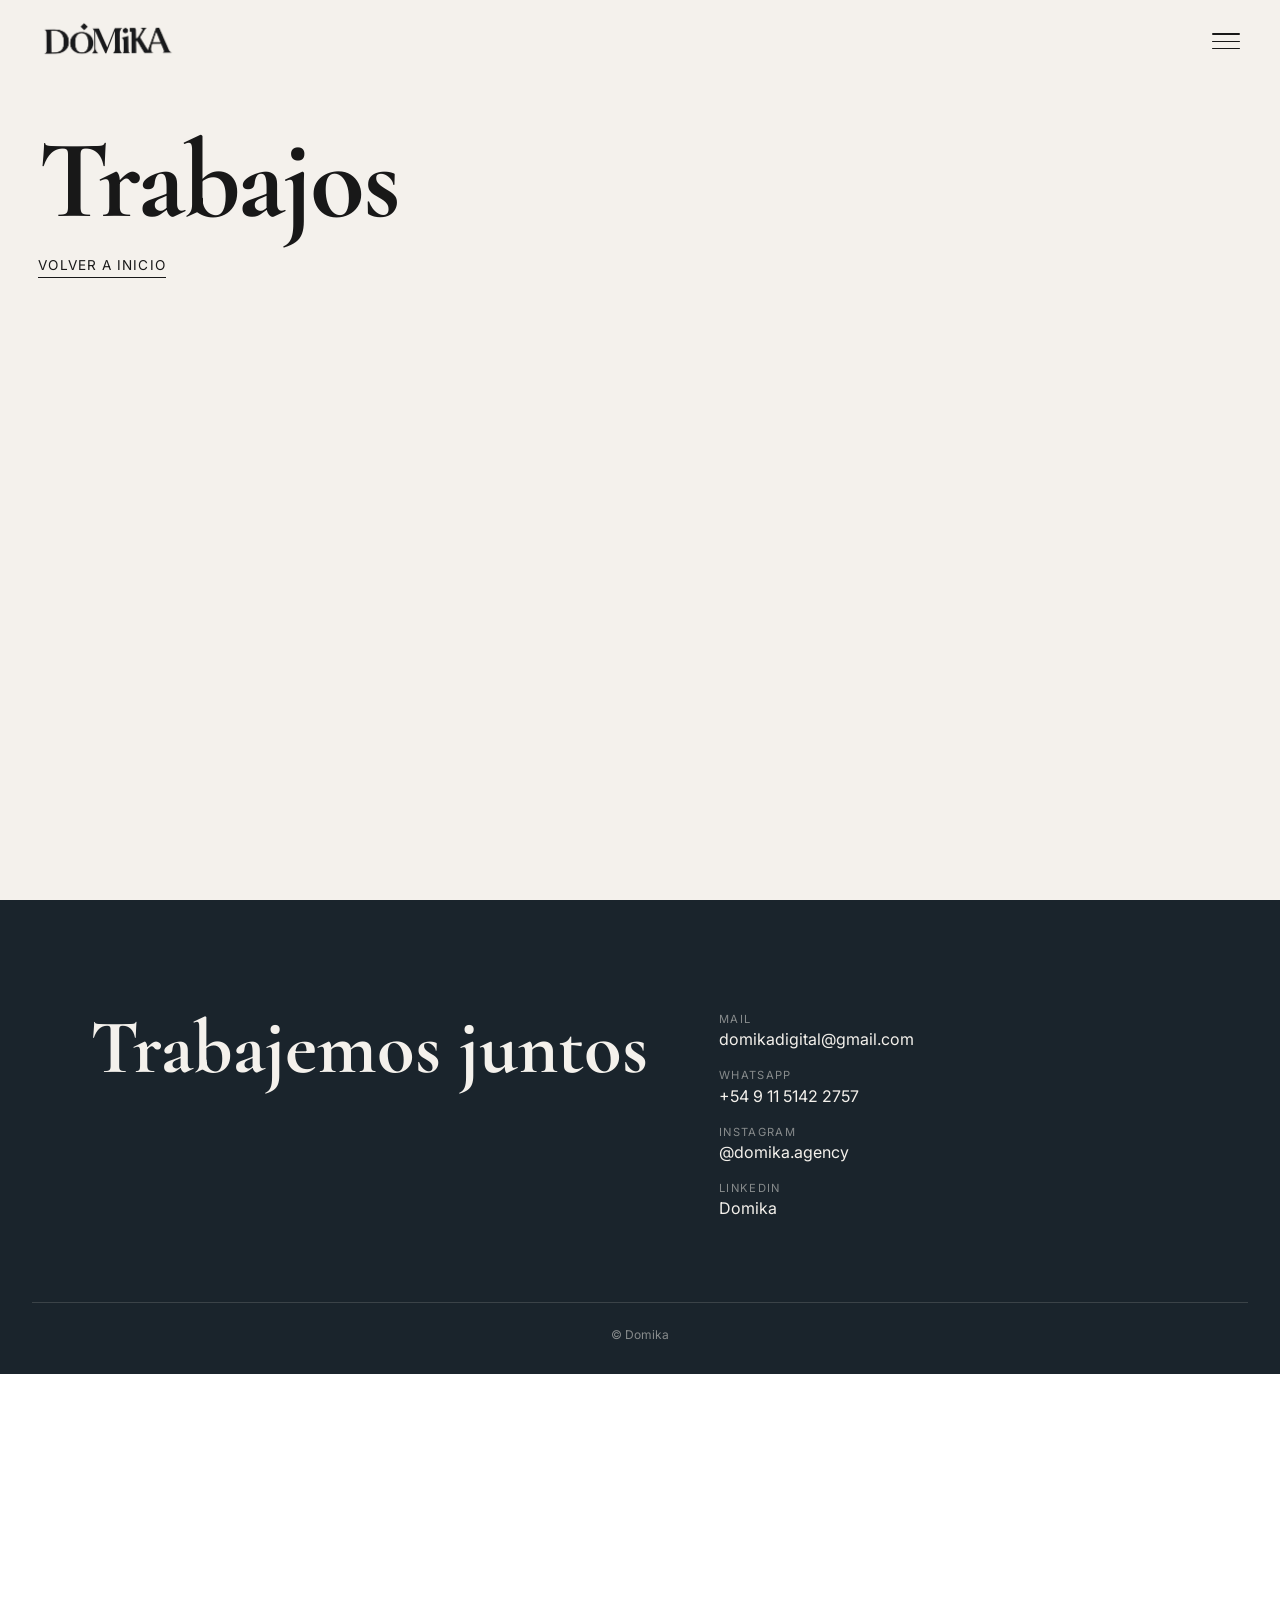
==== commit 4f292bed: "actualizando estilos y mejorando la responsividad en las secciones de trabajo y modal" ====
--- a/trabajos.html
+++ b/trabajos.html
@@ -10,14 +10,14 @@
   <link rel="preconnect" href="https://fonts.gstatic.com" crossorigin>
 
   <!-- CSS -->
-  <link rel="stylesheet" href="assets/css/variables.css?v=20260210">
-  <link rel="stylesheet" href="assets/css/modal/modal.css?v=20260210">
-  <link rel="stylesheet" href="assets/css/layout.css?v=20260210">
-  <link rel="stylesheet" href="assets/css/componets.css?v=20260210">
-  <link rel="stylesheet" href="assets/css/header/header.css?v=20260210">
-  <link rel="stylesheet" href="assets/css/footer/footer.css?v=20260210">
-  <link rel="stylesheet" href="assets/css/work/work.css?v=20260210">
-  <link rel="stylesheet" href="assets/css/workPage/workpage.css?v=20260210">
+  <link rel="stylesheet" href="assets/css/variables.css?v=20260211">
+  <link rel="stylesheet" href="assets/css/modal/modal.css?v=20260211">
+  <link rel="stylesheet" href="assets/css/layout.css?v=20260211">
+  <link rel="stylesheet" href="assets/css/componets.css?v=20260212">
+  <link rel="stylesheet" href="assets/css/header/header.css?v=20260211">
+  <link rel="stylesheet" href="assets/css/footer/footer.css?v=20260211">
+  <link rel="stylesheet" href="assets/css/work/work.css?v=20260212">
+  <link rel="stylesheet" href="assets/css/workPage/workpage.css?v=20260212">
 
   <link href="https://fonts.googleapis.com/css2?family=Cormorant+Garamond:wght@700&display=swap" rel="stylesheet">
   <link href="https://fonts.googleapis.com/css2?family=Inter:wght@300;400;500&display=swap" rel="stylesheet">
@@ -113,7 +113,7 @@
           <div class="work-media">
             <img src="assets/img/works/AMBORIGEN2-10.webp" alt="Amborigen" decoding="async">
           </div>
-          <div class="work-title">Amborigen</div>
+          <div class="work-title-work">Amborigen</div>
         </article>
 
         <article class="work-item work-item--video">
@@ -122,23 +122,23 @@
               <source data-src="assets/videos/works/Falci-balance.mp4" type="video/mp4">
             </video>
           </div>
-          <div class="work-title">Falci</div>
+          <div class="work-title-work">Falci</div>
         </article>
 
         <article class="work-item">
           <div class="work-media">
             <img src="assets/img/works/FIIHII-37.webp" alt="Fiihii" loading="lazy" decoding="async">
           </div>
-          <div class="work-title">Fiihii</div>
-        </article>
-
-        <article class="work-item work-item--video">
-          <div class="work-media">
-            <video data-lazy-video autoplay muted loop playsinline preload="none">
-              <source data-src="assets/videos/works/hero-balance-2.mp4" type="video/mp4">
-            </video>
-          </div>
-          <div class="work-title">Andaremos</div>
+          <div class="work-title-work">Fiihii</div>
+        </article>
+
+        <article class="work-item work-item--video">
+          <div class="work-media">
+            <video data-lazy-video autoplay muted loop playsinline preload="none">
+              <source data-src="assets/videos/works/_campaña san Valentinbalance - atiza.mp4" type="video/mp4">
+            </video>
+          </div>
+          <div class="work-title-work">Atiza</div>
         </article>
 
         <article class="work-item">
@@ -165,7 +165,7 @@
               <source data-src="assets/videos/works/_ vivis al palo_ - alpalo .mp4" type="video/mp4">
             </video>
           </div>
-          <div class="work-title">Al palo</div>
+          <div class="work-title-work">Al palo</div>
         </article>
 
         <article class="work-item">
@@ -180,7 +180,7 @@
               <source data-src="assets/videos/works/Tratamiento Despigmentante-balance  - Clinic.mp4" type="video/mp4">
             </video>
           </div>
-          <div class="work-title">Clinic</div>
+          <div class="work-title-work">Clinic</div>
         </article>
 
         <article class="work-item">
@@ -244,7 +244,7 @@
     </div>
   </footer>
 
-  <script src="assets/js/main.js?v=20260210"></script>
+  <script src="assets/js/main.js?v=20260212"></script>
 </body>
 
 </html>
--- a/assets/css/modal/modal.css
+++ b/assets/css/modal/modal.css
@@ -99,6 +99,7 @@
   transition: color 0.2s;
   line-height: 1.1;
   font-family: var(--font-title);
+  text-decoration: none;
 }
 .fullscreen-modal .modal-nav a.active,
 .fullscreen-modal .modal-nav a:hover {
@@ -149,7 +150,6 @@
   margin-right: 0;
   vertical-align: baseline;
   transition: color 0.2s;
-  text-decoration: none;
 }
 
 .fullscreen-modal .modal-aside a:hover {
--- a/assets/css/componets.css
+++ b/assets/css/componets.css
@@ -1,19 +1,3 @@
-
-
-/*.work-grid {
-  display: grid;
-  grid-template-columns: repeat(auto-fill, minmax(280px, 1fr));
-  gap: 1rem;
-}
-
-.work-grid video,
-.work-grid img {
-  width: 100%;
-  height: 100%;
-  object-fit: cover;
-}
-*/
-
 .nav-links {
   display: flex;
   gap: 2rem;
--- a/assets/css/work/work.css
+++ b/assets/css/work/work.css
@@ -121,6 +121,20 @@
   background: rgba(0, 0, 0, 0.15);
 }
 
+.work-title--mobile {
+  display: none;
+}
+
+@media (max-width: 768px) {
+  .work-title--desktop {
+    display: none;
+  }
+
+  .work-title--mobile {
+    display: flex;
+  }
+}
+
 .work-item:hover .work-title {
   opacity: 1;
 }
--- a/assets/css/workPage/workpage.css
+++ b/assets/css/workPage/workpage.css
@@ -76,6 +76,40 @@
   transform: none;
 }
 
+.work-title-work {
+  position: absolute;
+  inset: 0;
+  display: flex;
+  align-items: center;
+  justify-content: center;
+  font-family: var(--font-title);
+  font-size: 1.6rem;
+  letter-spacing: 0.06em;
+  color: #fff;
+  opacity: 0;
+  pointer-events: none;
+  transition: opacity 0.35s ease;
+  background: rgba(0, 0, 0, 0.15);
+}
+
+.work-title-work--mobile {
+  display: none;
+}
+
+@media (max-width: 768px) {
+  .work-title-work--desktop {
+    display: none;
+  }
+
+  .work-title-work--mobile {
+    display: flex;
+  }
+}
+
+.work-item:hover .work-title-work {
+  opacity: 1;
+}
+
 @media (min-width: 1400px) {
   .work-page-grid {
     column-count: 4;
@@ -107,6 +141,10 @@
   .work-page-grid {
     column-count: 1;
   }
+
+   .work-title-work {
+    font-size: 1.5rem;
+  }
 }
 
 @media (max-width: 1200px) {
